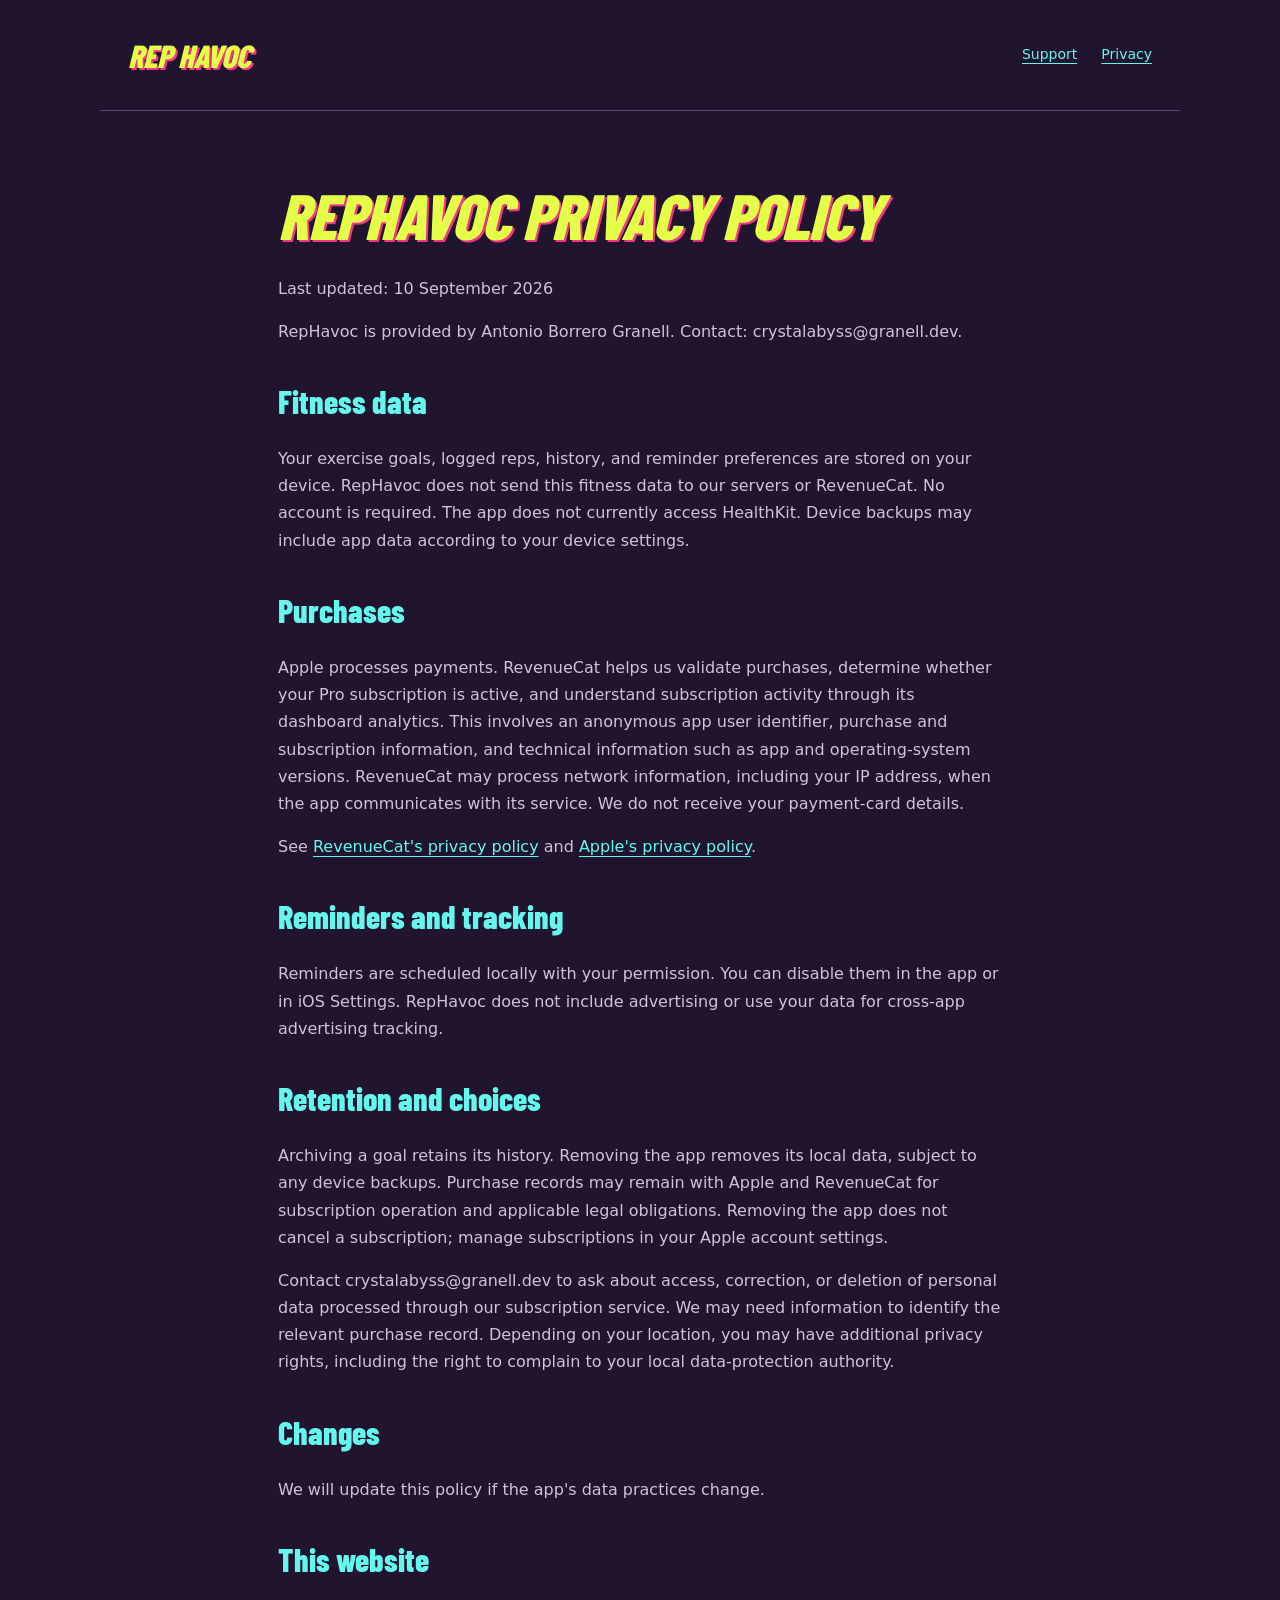
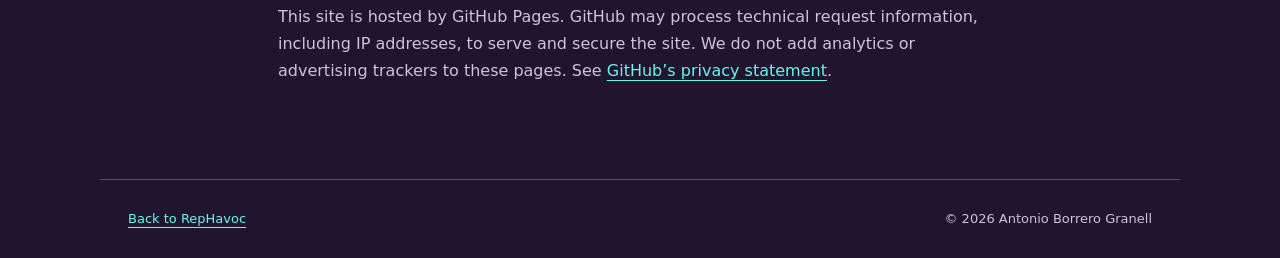
==== privacy.html @ 08b7188a "Add RepHavoc landing, support and privacy pages" ====
<!doctype html><html lang="en"><head><meta charset="utf-8"><meta name="viewport" content="width=device-width,initial-scale=1"><title>RepHavoc Privacy</title><meta name="description" content="RepHavoc privacy: goals, reminders, purchases and your data."><link rel="icon" href="./assets/icon.png"><link rel="stylesheet" href="./styles.css"></head><body><header><a class="brand" href="./">REP HAVOC</a><nav aria-label="Main"><a href="./support.html">Support</a><a href="./privacy.html">Privacy</a></nav></header><main class="document"><h1>RepHavoc Privacy Policy</h1>
<p>Last updated: 10 September 2026</p>
<p>RepHavoc is provided by Antonio Borrero Granell. Contact: crystalabyss@granell.dev.</p>
<h2>Fitness data</h2>
<p>Your exercise goals, logged reps, history, and reminder preferences are stored on your device. RepHavoc does not send this fitness data to our servers or RevenueCat. No account is required. The app does not currently access HealthKit. Device backups may include app data according to your device settings.</p>
<h2>Purchases</h2>
<p>Apple processes payments. RevenueCat helps us validate purchases, determine whether your Pro subscription is active, and understand subscription activity through its dashboard analytics. This involves an anonymous app user identifier, purchase and subscription information, and technical information such as app and operating-system versions. RevenueCat may process network information, including your IP address, when the app communicates with its service. We do not receive your payment-card details.</p>
<p>See <a href="https://www.revenuecat.com/privacy/">RevenueCat&#x27;s privacy policy</a> and <a href="https://www.apple.com/legal/privacy/">Apple&#x27;s privacy policy</a>.</p>
<h2>Reminders and tracking</h2>
<p>Reminders are scheduled locally with your permission. You can disable them in the app or in iOS Settings. RepHavoc does not include advertising or use your data for cross-app advertising tracking.</p>
<h2>Retention and choices</h2>
<p>Archiving a goal retains its history. Removing the app removes its local data, subject to any device backups. Purchase records may remain with Apple and RevenueCat for subscription operation and applicable legal obligations. Removing the app does not cancel a subscription; manage subscriptions in your Apple account settings.</p>
<p>Contact crystalabyss@granell.dev to ask about access, correction, or deletion of personal data processed through our subscription service. We may need information to identify the relevant purchase record. Depending on your location, you may have additional privacy rights, including the right to complain to your local data-protection authority.</p>
<h2>Changes</h2>
<p>We will update this policy if the app&#x27;s data practices change.</p><h2>This website</h2><p>This site is hosted by GitHub Pages. GitHub may process technical request information, including IP addresses, to serve and secure the site. We do not add analytics or advertising trackers to these pages. See <a href="https://docs.github.com/en/site-policy/privacy-policies/github-general-privacy-statement">GitHub’s privacy statement</a>.</p></main><footer><a href="./">Back to RepHavoc</a><span>© 2026 Antonio Borrero Granell</span></footer></body></html>
---- styles.css ----
@font-face{font-family:Barlow;src:url('./assets/display.ttf') format('truetype');font-weight:800;font-display:swap}
:root{color-scheme:dark;--bg:#21142f;--card:#422773;--yellow:#e5ff49;--pink:#f53686;--cyan:#65f7ed;--orange:#ff8948;--text:#fff6e9;--muted:#d1c1df}
*{box-sizing:border-box}body{margin:0;background:var(--bg);color:var(--text);font-family:system-ui,sans-serif;line-height:1.7}a{color:var(--cyan);text-underline-offset:4px}a:focus-visible{outline:3px solid var(--yellow);outline-offset:6px}header,main,footer{max-width:1080px;margin:auto;padding:28px}header{display:flex;justify-content:space-between;align-items:center;gap:24px;border-bottom:1px solid #60466f}.brand{font-family:Barlow,sans-serif;font-size:32px;color:var(--yellow);text-shadow:2px 2px var(--pink);text-decoration:none;font-style:italic}nav{display:flex;gap:24px;flex-wrap:wrap}nav a{font-size:14px}.hero{display:grid;grid-template-columns:1fr 260px;gap:60px;align-items:center;padding:70px 0 56px}.eyebrow{color:var(--cyan);text-transform:uppercase;font-size:12px;font-weight:800;letter-spacing:2px}h1,h2,h3{line-height:1.05}h1{font-family:Barlow,sans-serif;font-size:clamp(64px,10vw,118px);font-style:italic;text-transform:uppercase;letter-spacing:-1px;margin:20px 0 26px;color:var(--yellow);text-shadow:4px 4px var(--pink)}h1 span{color:var(--orange)}.hero p{max-width:550px;color:var(--muted);font-size:19px}.icon{width:100%;border-radius:24%;transform:rotate(7deg);box-shadow:12px 12px 0 var(--pink)}.stripe{height:7px;background:linear-gradient(110deg,var(--orange) 55%,var(--pink) 55% 88%,var(--cyan) 88%);transform:skewX(-15deg);margin-bottom:42px}.cards{display:grid;grid-template-columns:repeat(3,1fr);gap:18px}.card{padding:26px;background:var(--card);border-top:3px solid #ae82ee;border-radius:8px}.card h2{font-family:Barlow,sans-serif;font-size:32px;color:var(--cyan);margin:12px 0}.card p{color:var(--muted);font-size:15px}.number{font-family:Barlow,sans-serif;color:var(--yellow);font-size:20px}.availability{padding:30px 0;color:var(--muted)}.document{max-width:780px;padding-top:50px}.document h1{font-size:64px;text-shadow:2px 2px var(--pink)}.document h2{font-family:Barlow,sans-serif;color:var(--cyan);font-size:32px;margin-top:40px}.document p{color:var(--muted)}footer{border-top:1px solid #60466f;margin-top:50px;display:flex;justify-content:space-between;gap:24px;font-size:13px;color:var(--muted)}@media(max-width:650px){header,main,footer{padding:22px}header{align-items:flex-start;flex-direction:column;gap:12px}.hero{grid-template-columns:1fr;padding:38px 0;gap:24px}.hero .icon{width:110px;grid-row:1;justify-self:end}.hero h1{margin-top:12px}.cards{grid-template-columns:1fr}.document h1{font-size:50px}footer{flex-direction:column}}
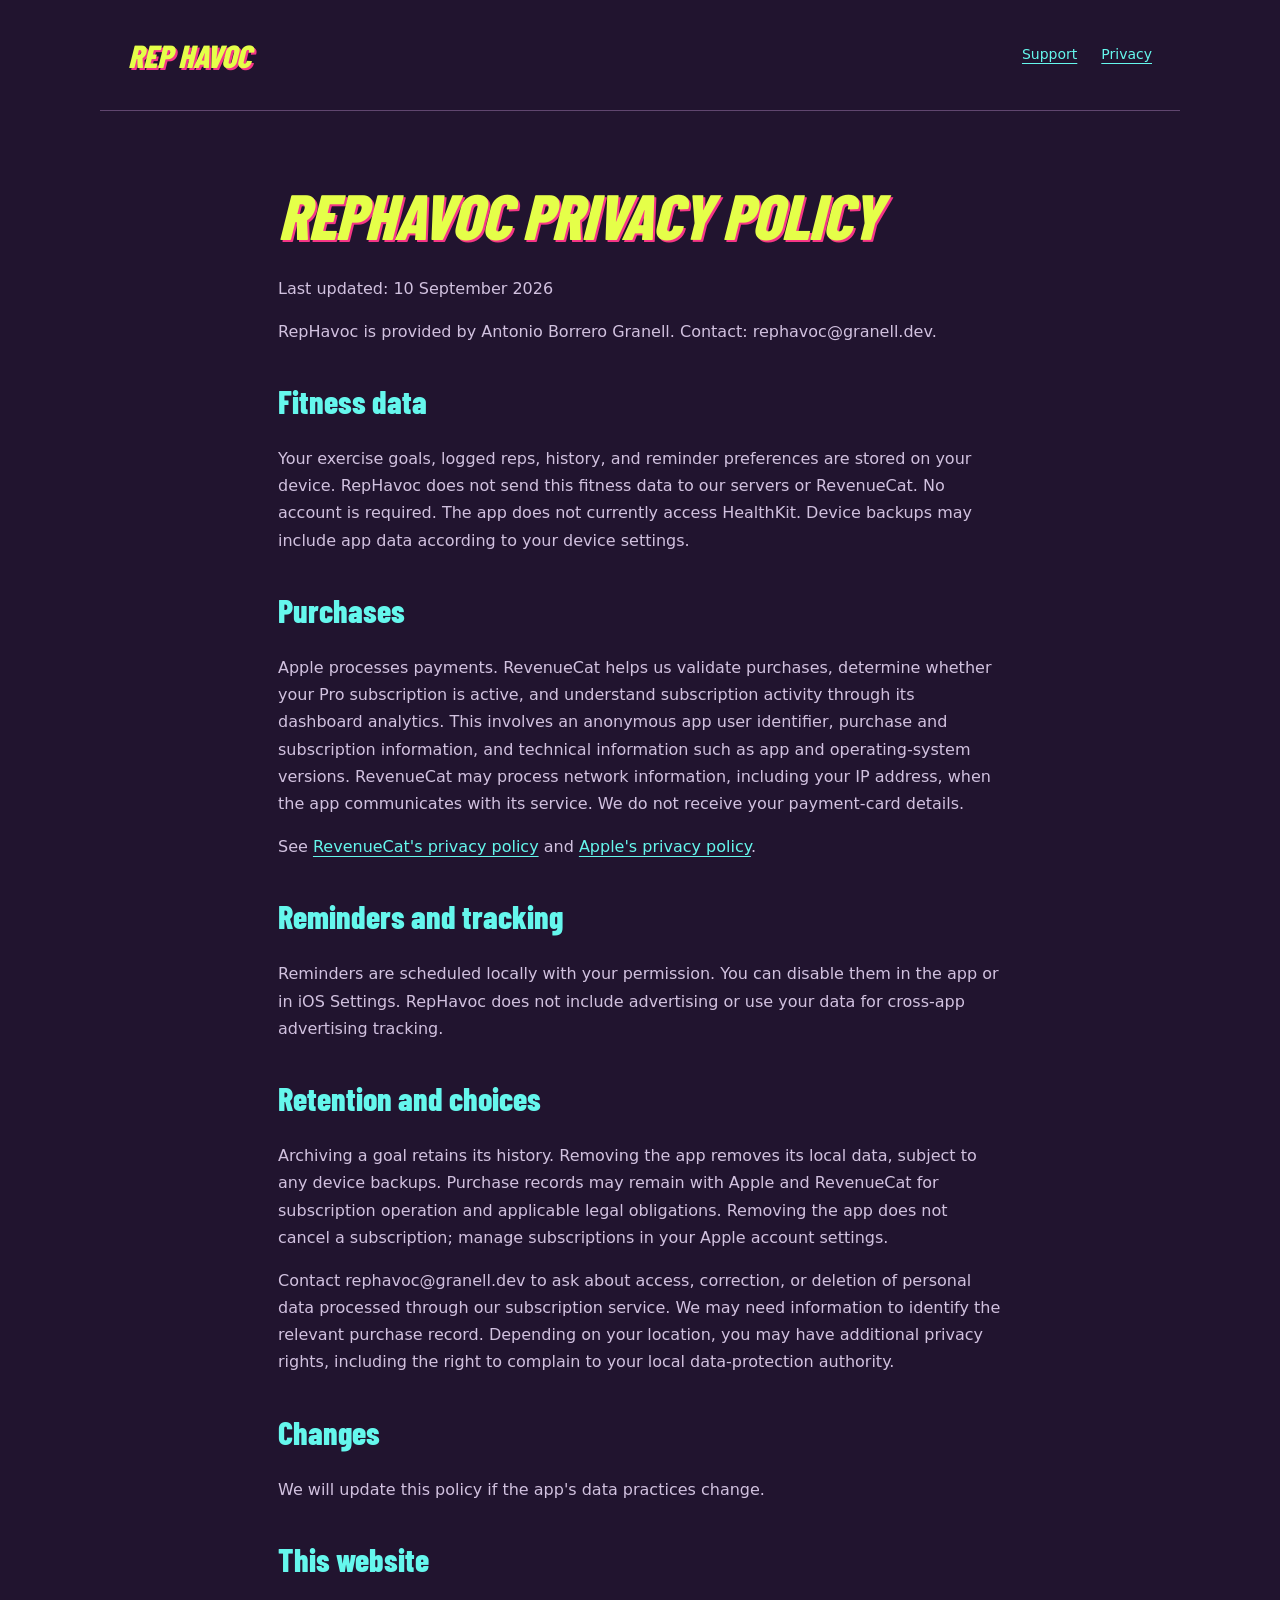
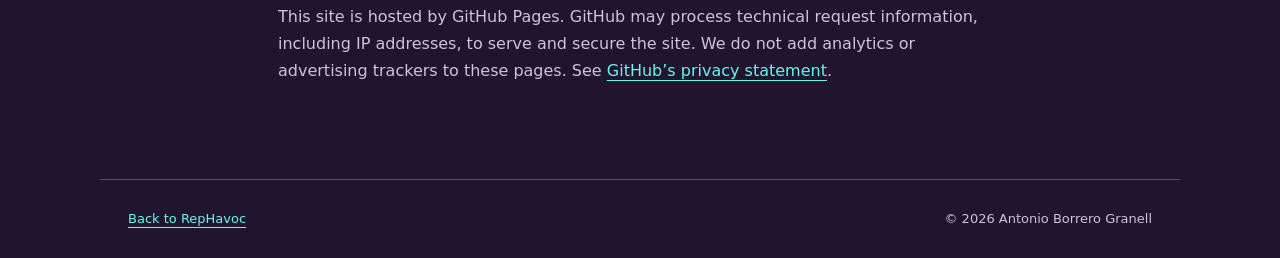
==== commit 46ea172f: "Update RepHavoc support email" ====
--- a/privacy.html
+++ b/privacy.html
@@ -1,6 +1,6 @@
 <!doctype html><html lang="en"><head><meta charset="utf-8"><meta name="viewport" content="width=device-width,initial-scale=1"><title>RepHavoc Privacy</title><meta name="description" content="RepHavoc privacy: goals, reminders, purchases and your data."><link rel="icon" href="./assets/icon.png"><link rel="stylesheet" href="./styles.css"></head><body><header><a class="brand" href="./">REP HAVOC</a><nav aria-label="Main"><a href="./support.html">Support</a><a href="./privacy.html">Privacy</a></nav></header><main class="document"><h1>RepHavoc Privacy Policy</h1>
 <p>Last updated: 10 September 2026</p>
-<p>RepHavoc is provided by Antonio Borrero Granell. Contact: crystalabyss@granell.dev.</p>
+<p>RepHavoc is provided by Antonio Borrero Granell. Contact: rephavoc@granell.dev.</p>
 <h2>Fitness data</h2>
 <p>Your exercise goals, logged reps, history, and reminder preferences are stored on your device. RepHavoc does not send this fitness data to our servers or RevenueCat. No account is required. The app does not currently access HealthKit. Device backups may include app data according to your device settings.</p>
 <h2>Purchases</h2>
@@ -10,6 +10,6 @@
 <p>Reminders are scheduled locally with your permission. You can disable them in the app or in iOS Settings. RepHavoc does not include advertising or use your data for cross-app advertising tracking.</p>
 <h2>Retention and choices</h2>
 <p>Archiving a goal retains its history. Removing the app removes its local data, subject to any device backups. Purchase records may remain with Apple and RevenueCat for subscription operation and applicable legal obligations. Removing the app does not cancel a subscription; manage subscriptions in your Apple account settings.</p>
-<p>Contact crystalabyss@granell.dev to ask about access, correction, or deletion of personal data processed through our subscription service. We may need information to identify the relevant purchase record. Depending on your location, you may have additional privacy rights, including the right to complain to your local data-protection authority.</p>
+<p>Contact rephavoc@granell.dev to ask about access, correction, or deletion of personal data processed through our subscription service. We may need information to identify the relevant purchase record. Depending on your location, you may have additional privacy rights, including the right to complain to your local data-protection authority.</p>
 <h2>Changes</h2>
 <p>We will update this policy if the app&#x27;s data practices change.</p><h2>This website</h2><p>This site is hosted by GitHub Pages. GitHub may process technical request information, including IP addresses, to serve and secure the site. We do not add analytics or advertising trackers to these pages. See <a href="https://docs.github.com/en/site-policy/privacy-policies/github-general-privacy-statement">GitHub’s privacy statement</a>.</p></main><footer><a href="./">Back to RepHavoc</a><span>© 2026 Antonio Borrero Granell</span></footer></body></html>
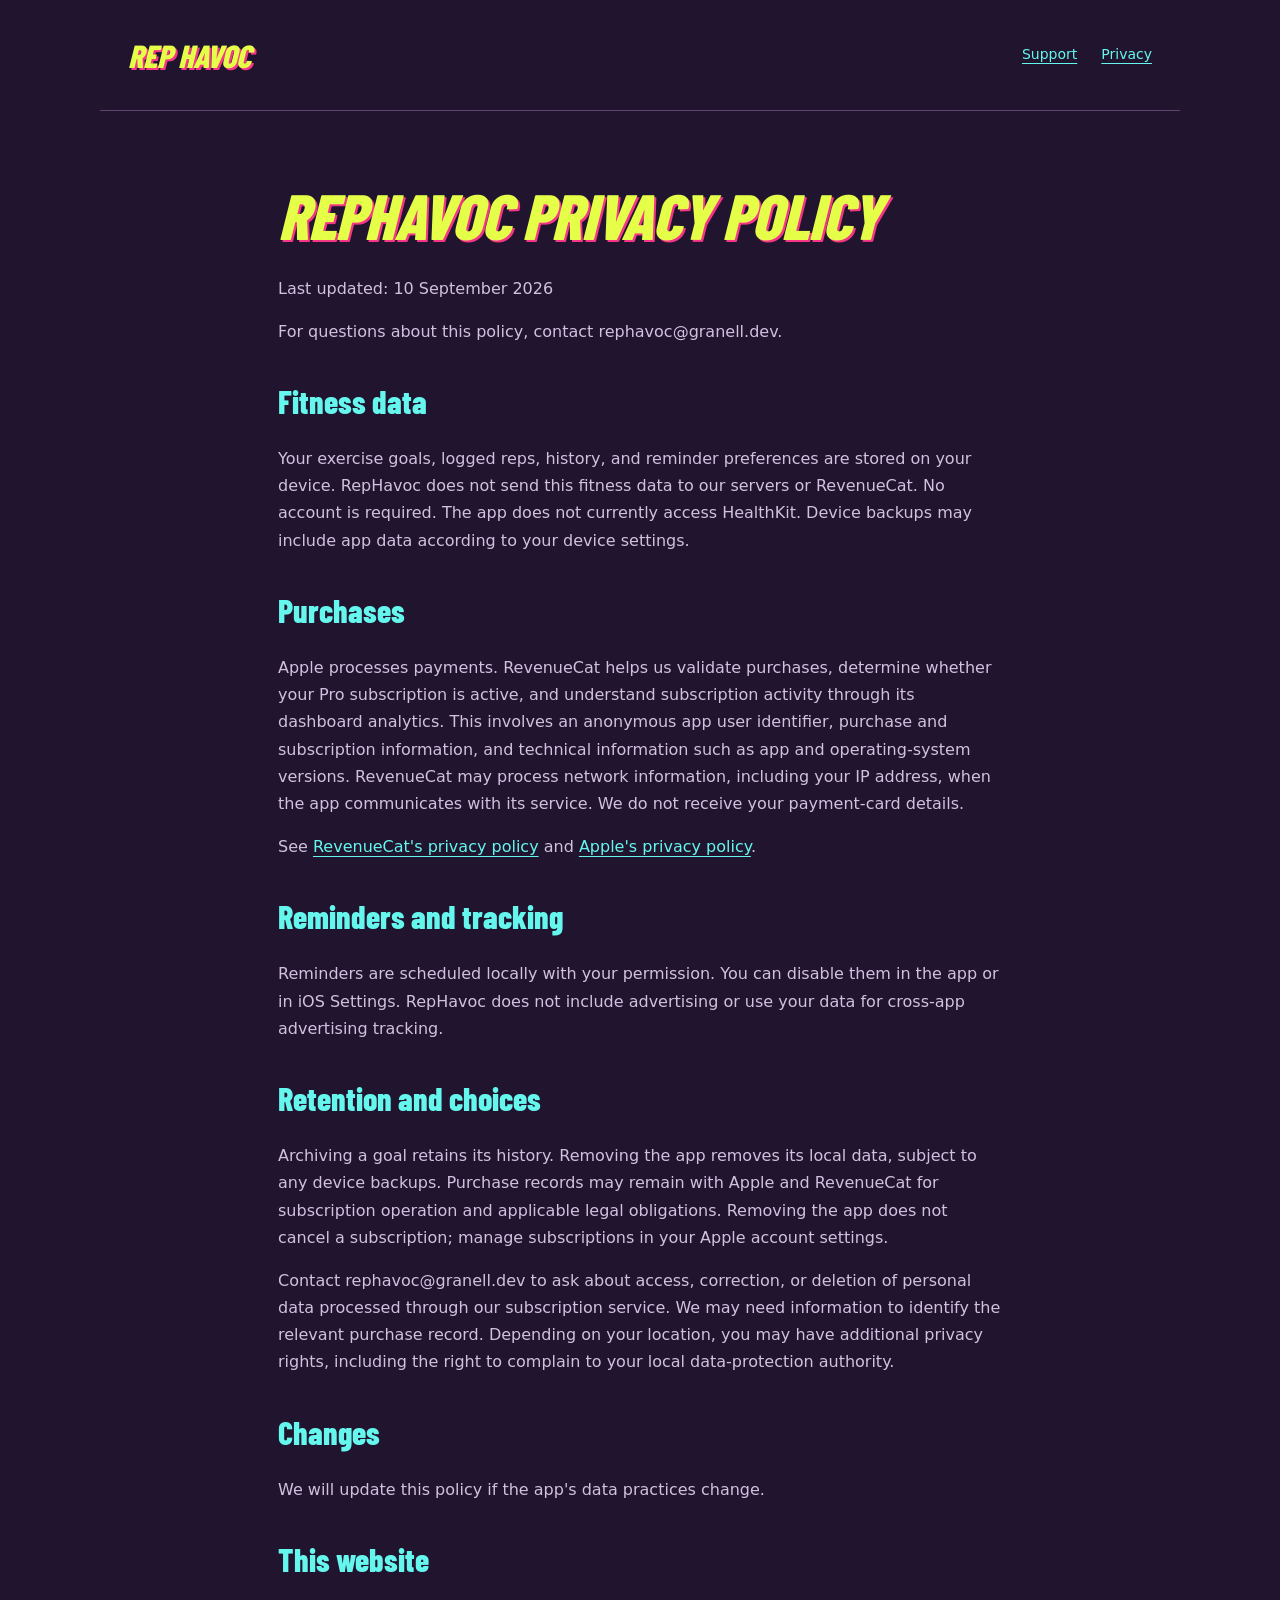
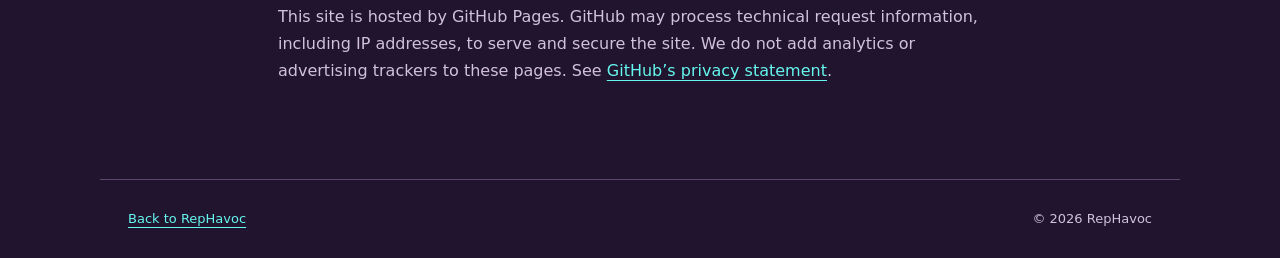
==== commit 80847de5: "Use RepHavoc branding throughout website" ====
--- a/privacy.html
+++ b/privacy.html
@@ -1,6 +1,6 @@
 <!doctype html><html lang="en"><head><meta charset="utf-8"><meta name="viewport" content="width=device-width,initial-scale=1"><title>RepHavoc Privacy</title><meta name="description" content="RepHavoc privacy: goals, reminders, purchases and your data."><link rel="icon" href="./assets/icon.png"><link rel="stylesheet" href="./styles.css"></head><body><header><a class="brand" href="./">REP HAVOC</a><nav aria-label="Main"><a href="./support.html">Support</a><a href="./privacy.html">Privacy</a></nav></header><main class="document"><h1>RepHavoc Privacy Policy</h1>
 <p>Last updated: 10 September 2026</p>
-<p>RepHavoc is provided by Antonio Borrero Granell. Contact: rephavoc@granell.dev.</p>
+<p>For questions about this policy, contact rephavoc@granell.dev.</p>
 <h2>Fitness data</h2>
 <p>Your exercise goals, logged reps, history, and reminder preferences are stored on your device. RepHavoc does not send this fitness data to our servers or RevenueCat. No account is required. The app does not currently access HealthKit. Device backups may include app data according to your device settings.</p>
 <h2>Purchases</h2>
@@ -12,4 +12,4 @@
 <p>Archiving a goal retains its history. Removing the app removes its local data, subject to any device backups. Purchase records may remain with Apple and RevenueCat for subscription operation and applicable legal obligations. Removing the app does not cancel a subscription; manage subscriptions in your Apple account settings.</p>
 <p>Contact rephavoc@granell.dev to ask about access, correction, or deletion of personal data processed through our subscription service. We may need information to identify the relevant purchase record. Depending on your location, you may have additional privacy rights, including the right to complain to your local data-protection authority.</p>
 <h2>Changes</h2>
-<p>We will update this policy if the app&#x27;s data practices change.</p><h2>This website</h2><p>This site is hosted by GitHub Pages. GitHub may process technical request information, including IP addresses, to serve and secure the site. We do not add analytics or advertising trackers to these pages. See <a href="https://docs.github.com/en/site-policy/privacy-policies/github-general-privacy-statement">GitHub’s privacy statement</a>.</p></main><footer><a href="./">Back to RepHavoc</a><span>© 2026 Antonio Borrero Granell</span></footer></body></html>+<p>We will update this policy if the app&#x27;s data practices change.</p><h2>This website</h2><p>This site is hosted by GitHub Pages. GitHub may process technical request information, including IP addresses, to serve and secure the site. We do not add analytics or advertising trackers to these pages. See <a href="https://docs.github.com/en/site-policy/privacy-policies/github-general-privacy-statement">GitHub’s privacy statement</a>.</p></main><footer><a href="./">Back to RepHavoc</a><span>© 2026 RepHavoc</span></footer></body></html>
